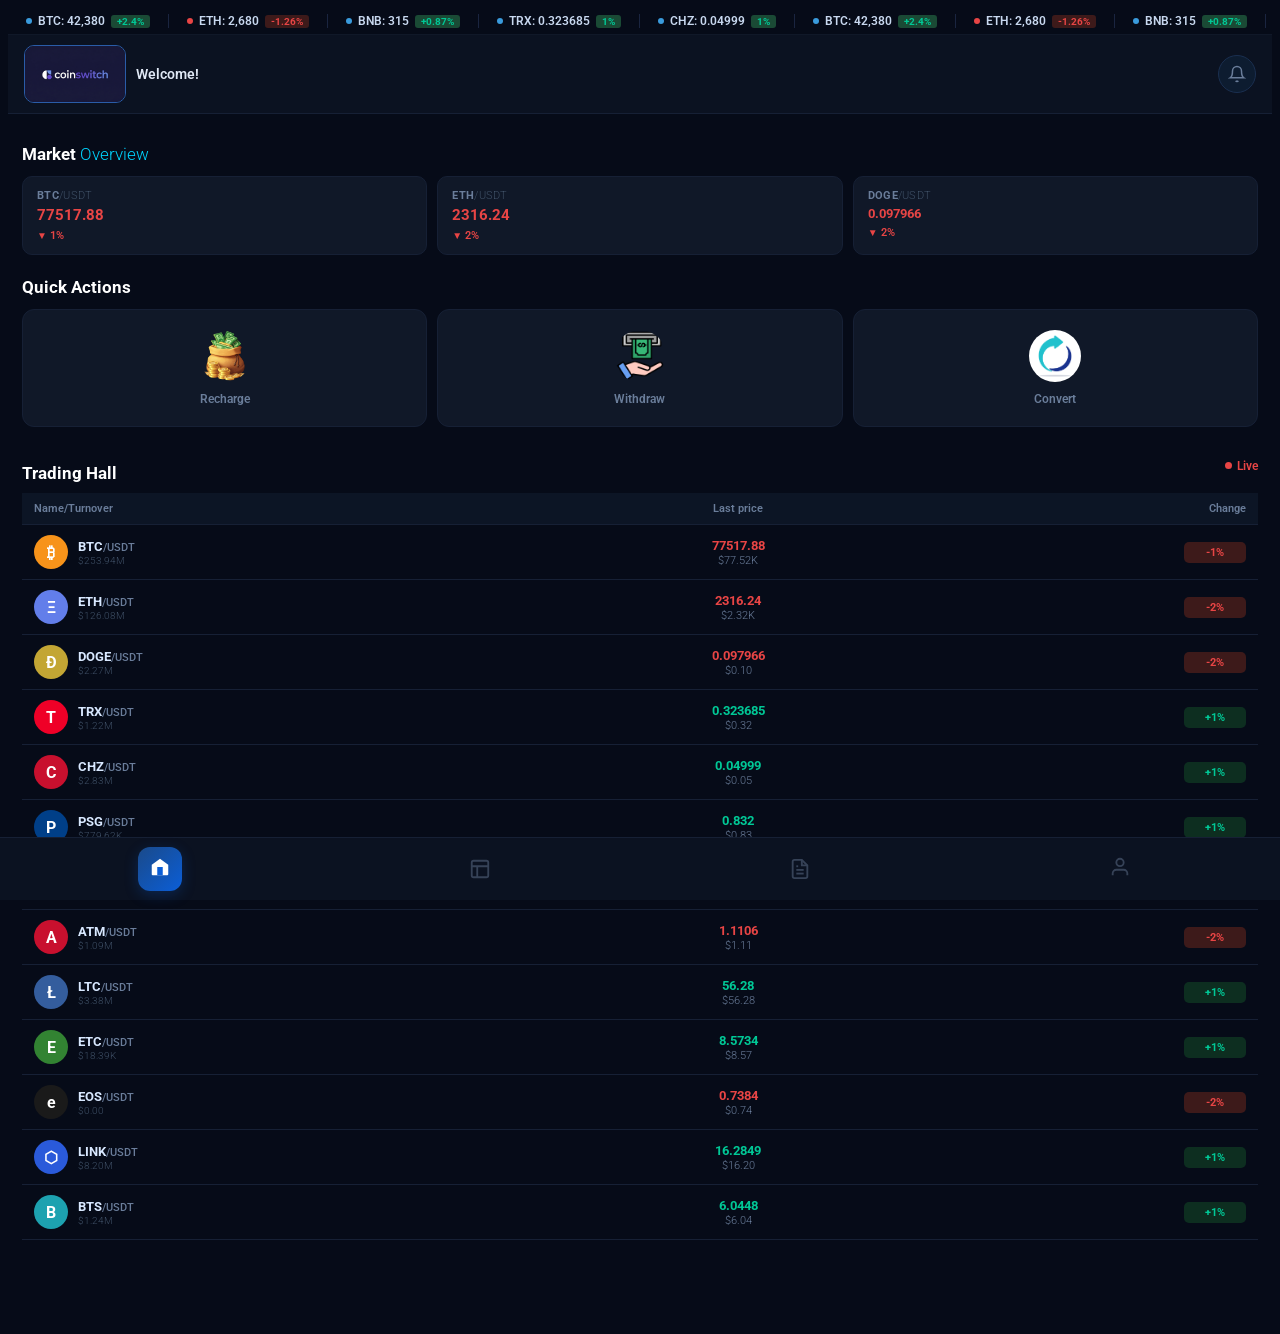
==== index.html @ b30b9927 "Add files via upload" ====
<!doctype html>
<html lang="en">
  <head>
    <script src="assets/js/script.js" defer></script>
    <meta charset="UTF-8" />
    <meta name="viewport" content="width=device-width, initial-scale=1.0" />
    <title>CoinSwtich</title>
    <!-- <link rel="preconnect" href="https://fonts.googleapis.com" />
    <link rel="preconnect" href="https://fonts.gstatic.com" crossorigin />
    <link
      href="https://fonts.googleapis.com/css2?family=Inter:wght@400;500;600;700&display=swap"
      rel="stylesheet"
    /> -->
    <link rel="preconnect" href="https://fonts.googleapis.com" />
    <link rel="preconnect" href="https://fonts.gstatic.com" crossorigin />
    <link
      href="https://fonts.googleapis.com/css2?family=Roboto:ital,wght@0,100..900;1,100..900&display=swap"
      rel="stylesheet"
    />
    <link rel="stylesheet" href="assets/css/style.css" />
    <style></style>
  </head>
  <body>
    <!-- ═══════════════ TICKER ═══════════════ -->
    <div class="ticker-wrap">
      <div class="ticker-track" id="tickerTrack">
        <!-- items injected by JS -->
      </div>
    </div>

    <!-- ═══════════════ HEADER ═══════════════ -->
    <header>
      <div class="logo-wrap">
        <a href=""><img src="assets/images/CoinSwtich.png" alt="" /></a>
        <span class="welcome-text">Welcome!</span>
      </div>
      <div class="bell-btn">
        <svg
          viewBox="0 0 24 24"
          fill="none"
          stroke="currentColor"
          stroke-width="2"
          width="18"
          height="18"
        >
          <path d="M18 8A6 6 0 0 0 6 8c0 7-3 9-3 9h18s-3-2-3-9" />
          <path d="M13.73 21a2 2 0 0 1-3.46 0" />
        </svg>
      </div>
    </header>

    <!-- ═══════════════ MAIN ═══════════════ -->
    <main>
      <!-- Market Overview -->
      <section class="market-overview">
        <h1 class="section-title">Market <span>Overview</span></h1>
        <div class="market-cards">
          <div class="market-card">
            <div class="pair">BTC<span>/USDT</span></div>
            <div class="price">77517.88</div>
            <div class="change"><span class="change-arrow">▼</span> 1%</div>
          </div>
          <div class="market-card">
            <div class="pair">ETH<span>/USDT</span></div>
            <div class="price">2316.24</div>
            <div class="change"><span class="change-arrow">▼</span> 2%</div>
          </div>
          <div class="market-card">
            <div class="pair">DOGE<span>/USDT</span></div>
            <div class="price" style="font-size: 13px">0.097966</div>
            <div class="change"><span class="change-arrow">▼</span> 2%</div>
          </div>
        </div>
      </section>

      <!-- Quick Actions -->
      <section class="quick-actions">
        <h2 class="section-title">Quick Actions</h2>
        <div class="qa-grid">
          <div class="qa-card">
            <img
              src="assets/images/recharge.png"
              alt="Recharge"
              style="
                width: 52px;
                height: 52px;
                border-radius: 50%;
                object-fit: cover;
              "
            />
            <span class="qa-label">Recharge</span>
          </div>
          <div class="qa-card">
            <img
              src="assets/images/withdraw.png"
              alt="Withdraw"
              style="
                width: 52px;
                height: 52px;
                border-radius: 50%;
                object-fit: cover;
              "
            />
            <span class="qa-label">Withdraw</span>
          </div>
          <div class="qa-card">
            <img
              src="assets/images/convert.jpg"
              alt="Convert"
              style="
                width: 52px;
                height: 52px;
                border-radius: 50%;
                object-fit: cover;
              "
            />
            <span class="qa-label">Convert</span>
          </div>
        </div>
      </section>

      <!-- Trading Hall -->
      <section class="trading-hall">
        <div class="trading-hall-header">
          <h2 class="section-title" style="margin-bottom: 0">Trading Hall</h2>
          <div class="live-badge"><span class="live-dot"></span> Live</div>
        </div>

        <table class="trade-table">
          <thead>
            <tr>
              <th>Name/Turnover</th>
              <th style="text-align: center">Last price</th>
              <th style="text-align: right">Change</th>
            </tr>
          </thead>
          <tbody id="tradeBody"></tbody>
        </table>
      </section>
    </main>

    <!-- ═══════════════ BOTTOM NAV ═══════════════ -->
    <nav class="bottom-nav">
      <!-- Home -->
      <div class="nav-item active" id="nav-home">
        <div class="nav-icon-wrap">
          <a href="index.html">
            <svg
              viewBox="0 0 24 24"
              fill="white"
              xmlns="http://www.w3.org/2000/svg"
            >
              <path
                d="M3 9.5L12 3l9 6.5V20a1 1 0 0 1-1 1H4a1 1 0 0 1-1-1V9.5z"
              />
              <path d="M9 21V12h6v9" fill="#0b5ed7" />
            </svg>
          </a>
        </div>
      </div>
      <!-- Chart -->
      <div class="nav-item" id="nav-chart">
        <div class="nav-icon-wrap">
          <svg
            viewBox="0 0 24 24"
            fill="none"
            stroke="#6a7d9a"
            stroke-width="2"
          >
            <rect x="3" y="3" width="18" height="18" rx="2" />
            <path d="M3 9h18M9 21V9" />
          </svg>
        </div>
      </div>
      <!-- Doc -->
      <div class="nav-item" id="nav-doc">
        <div class="nav-icon-wrap">
          <svg
            viewBox="0 0 24 24"
            fill="none"
            stroke="#6a7d9a"
            stroke-width="2"
          >
            <path
              d="M14 2H6a2 2 0 0 0-2 2v16a2 2 0 0 0 2 2h12a2 2 0 0 0 2-2V8z"
            />
            <polyline points="14,2 14,8 20,8" />
            <line x1="16" y1="13" x2="8" y2="13" />
            <line x1="16" y1="17" x2="8" y2="17" />
            <line x1="10" y1="9" x2="8" y2="9" />
          </svg>
        </div>
      </div>
      <!-- Profile -->
      <div class="nav-item" id="nav-profile">
        <div class="nav-icon-wrap">
          <a href="login.html"
            ><svg
              viewBox="0 0 24 24"
              fill="none"
              stroke="#6a7d9a"
              stroke-width="2"
            >
              <path d="M20 21v-2a4 4 0 0 0-4-4H8a4 4 0 0 0-4 4v2" />
              <circle cx="12" cy="7" r="4" /></svg
          ></a>
        </div>
      </div>
    </nav>
  </body>
</html>
---- assets/css/style.css ----
* {
  font-family: "Roboto", sans-serif;
  font-optical-sizing: auto;
  font-weight: 300;
  font-style: normal;
  /* font-variation-settings: */
}

*::before,
*::after {
  box-sizing: border-box;
  margin: 0;
  padding: 0;
}

:root {
  --bg-darkest: #060b18;
  --bg-dark: #0b1221;
  --bg-card: #101828;
  --bg-row: #0e1624;
  --bg-row-alt: #0a1220;
  --accent-blue: #3a9bdc;
  --accent-cyan: #00d4ff;
  --green: #00c896;
  --red: #e84545;
  --orange: #f5a623;
  --purple: #9b59ff;
  --text-main: #e0e8f5;
  --text-sub: #6a7d9a;
  --text-dim: #3e4f65;
  --border: #162035;
}

body {
  font-family: "Inter", sans-serif;
  background: var(--bg-darkest);
  color: var(--text-main);
  min-height: 100vh;
  overflow-x: hidden;
  padding-bottom: 70px;
}

/* ── TICKER BAR ── */
.ticker-wrap {
  background: #060b18;
  border-bottom: 1px solid #101828;
  overflow: hidden;
  height: 26px;
  display: flex;
  align-items: center;
}
.ticker-track {
  display: flex;
  gap: 0;
  animation: tickerScroll 28s linear infinite;
  white-space: nowrap;
}
@keyframes tickerScroll {
  0% {
    transform: translateX(0);
  }
  100% {
    transform: translateX(-50%);
  }
}
.ticker-item {
  display: inline-flex;
  align-items: center;
  gap: 6px;
  padding: 0 18px;
  font-size: 11.5px;
  font-weight: 600;
  color: #c8d8ef;
  border-right: 1px solid #1a2540;
}
.ticker-item .dot {
  width: 6px;
  height: 6px;
  border-radius: 50%;
  background: var(--accent-blue);
  display: inline-block;
}
.ticker-item .dot.orange {
  background: var(--orange);
}
.ticker-item .dot.red {
  background: var(--red);
}
.ticker-badge {
  font-size: 10px;
  font-weight: 700;
  padding: 1px 6px;
  border-radius: 3px;
  color: #fff;
}
.badge-green {
  background: #1a4a35;
  color: var(--green);
}
.badge-red {
  background: #3d1a1a;
  color: var(--red);
}

/* ── HEADER ── */
header {
  background: var(--bg-dark);
  padding: 10px 16px;
  display: flex;
  align-items: center;
  justify-content: space-between;
  border-bottom: 1px solid var(--border);
}
.logo-wrap {
  display: flex;
  align-items: center;
  gap: 10px;
}
.logo-wrap a img {
  width: 100px;
  /* height: 92px; */
  border-radius: 10px;
  background: linear-gradient(135deg, #1a4a8a, #0d2a5c);
  display: flex;
  align-items: center;
  justify-content: center;
  font-size: 12px;
  font-weight: 800;
  color: #fff;
  letter-spacing: 0.5px;
  border: 1px solid #2a5ca8;
}
.welcome-text {
  font-size: 14px;
  font-weight: 600;
  color: var(--text-main);
}
.bell-btn {
  width: 36px;
  height: 36px;
  border-radius: 50%;
  background: #0d1c30;
  border: 1px solid #1a2f50;
  display: flex;
  align-items: center;
  justify-content: center;
  cursor: pointer;
  color: var(--text-sub);
  font-size: 16px;
}

/* ── MAIN CONTENT ── */
main {
  padding: 16px 14px;
}

/* ── SECTION HEADINGS ── */
.section-title {
  font-size: 17px;
  font-weight: 700;
  color: #fff;
  margin-bottom: 12px;
}
.section-title span {
  color: var(--accent-cyan);
}

/* ── MARKET CARDS ── */
.market-cards {
  display: flex;
  gap: 10px;
  margin-bottom: 22px;
  flex-wrap: wrap;
}
.market-card {
  background: var(--bg-card);
  border: 1px solid var(--border);
  border-radius: 10px;
  padding: 12px 14px;
  min-width: 105px;
  flex: 1;
}
.market-card .pair {
  font-size: 11px;
  font-weight: 700;
  color: var(--text-sub);
  margin-bottom: 4px;
  letter-spacing: 0.3px;
}
.market-card .pair span {
  color: var(--text-dim);
}
.market-card .price {
  font-size: 15px;
  font-weight: 700;
  color: var(--red);
  margin-bottom: 5px;
}
.market-card .change {
  display: flex;
  align-items: center;
  gap: 3px;
  font-size: 11px;
  font-weight: 600;
  color: var(--red);
}
.change-arrow {
  font-size: 10px;
}

/* ── QUICK ACTIONS ── */
.quick-actions {
  margin-bottom: 22px;
}
.qa-grid {
  display: grid;
  grid-template-columns: repeat(3, 1fr);
  gap: 10px;
}
.qa-card {
  background: var(--bg-card);
  border: 1px solid var(--border);
  border-radius: 12px;
  padding: 20px 10px;
  display: flex;
  flex-direction: column;
  align-items: center;
  gap: 10px;
  cursor: pointer;
  transition: background 0.2s;
}
.qa-card:hover {
  background: #141f35;
}
.qa-icon {
  width: 52px;
  height: 52px;
  border-radius: 50%;
  display: flex;
  align-items: center;
  justify-content: center;
  font-size: 22px;
}
.qa-icon.green {
  background: radial-gradient(circle, #00c896cc, #00a07a);
}
.qa-icon.orange {
  background: radial-gradient(circle, #f5a623cc, #d4891e);
}
.qa-icon.purple {
  background: radial-gradient(circle, #9b59ffcc, #7c3aed);
}
.qa-label {
  font-size: 12px;
  font-weight: 600;
  color: var(--text-sub);
}

/* ── TRADING HALL ── */
.trading-hall-header {
  display: flex;
  justify-content: space-between;
  align-items: center;
  margin-bottom: 10px;
}
.live-badge {
  display: flex;
  align-items: center;
  gap: 5px;
  font-size: 11.5px;
  font-weight: 600;
  color: var(--red);
}
.live-dot {
  width: 7px;
  height: 7px;
  border-radius: 50%;
  background: var(--red);
  animation: pulse 1.4s ease-in-out infinite;
}
@keyframes pulse {
  0%,
  100% {
    opacity: 1;
    transform: scale(1);
  }
  50% {
    opacity: 0.4;
    transform: scale(0.7);
  }
}

/* Table */
.trade-table {
  width: 100%;
  border-collapse: collapse;
  font-size: 12px;
}
.trade-table thead tr {
  background: #0c1525;
  border-bottom: 1px solid var(--border);
}
.trade-table thead th {
  padding: 9px 12px;
  font-size: 11px;
  font-weight: 600;
  color: var(--text-sub);
  text-align: left;
}
.trade-table thead th:nth-child(2) {
  text-align: center;
}
.trade-table thead th:nth-child(3) {
  text-align: right;
}

.trade-table tbody tr {
  border-bottom: 1px solid var(--border);
  transition: background 0.15s;
}
.trade-table tbody tr:hover {
  background: #0e1a2d;
}
.trade-table tbody td {
  padding: 10px 12px;
  vertical-align: middle;
}

/* Coin cell */
.coin-cell {
  display: flex;
  align-items: center;
  gap: 10px;
}
.coin-icon {
  width: 34px;
  height: 34px;
  border-radius: 50%;
  display: flex;
  align-items: center;
  justify-content: center;
  font-size: 16px;
  flex-shrink: 0;
  font-weight: 700;
}
.coin-base {
  font-size: 13px;
  font-weight: 700;
  color: #d8e8ff;
}
.coin-quote {
  font-size: 10.5px;
  font-weight: 500;
  color: var(--text-sub);
}
.coin-turnover {
  font-size: 10px;
  color: var(--text-dim);
  margin-top: 1px;
}

/* Price cell */
.price-cell {
  text-align: center;
}
.price-main {
  font-size: 13px;
  font-weight: 700;
}
.price-usd {
  font-size: 10.5px;
  color: var(--text-sub);
  margin-top: 1px;
}

/* Change badge */
.change-cell {
  text-align: right;
}
.chg-badge {
  display: inline-block;
  padding: 4px 10px;
  border-radius: 5px;
  font-size: 11px;
  font-weight: 700;
  min-width: 42px;
  text-align: center;
}
.chg-red {
  background: #3d1a1a;
  color: var(--red);
}
.chg-green {
  background: #0d2e20;
  color: var(--green);
}

/* ── BOTTOM NAV ── */
.bottom-nav {
  position: fixed;
  bottom: 0;
  left: 0;
  right: 0;
  height: 62px;
  background: var(--bg-dark);
  border-top: 1px solid var(--border);
  display: flex;
  align-items: center;
  justify-content: space-around;
  z-index: 100;
}
.nav-item {
  display: flex;
  flex-direction: column;
  align-items: center;
  gap: 3px;
  cursor: pointer;
  opacity: 0.45;
  transition: opacity 0.2s;
  padding: 4px 16px;
}
.nav-item.active {
  opacity: 1;
}
.nav-item svg {
  width: 22px;
  height: 22px;
}
.nav-icon-wrap {
  width: 44px;
  height: 44px;
  border-radius: 12px;
  display: flex;
  align-items: center;
  justify-content: center;
}
.nav-item.active .nav-icon-wrap {
  background: linear-gradient(135deg, #1a4a8a, #0b5ed7);
  box-shadow: 0 4px 14px #0b5ed740;
}

/* ── SCROLLBAR ── */
::-webkit-scrollbar {
  width: 4px;
}
::-webkit-scrollbar-track {
  background: transparent;
}
::-webkit-scrollbar-thumb {
  background: #1e3050;
  border-radius: 4px;
}

/* =========================
   RESPONSIVE DESIGN FIXES
   ========================= */

/* Tablets */
@media (max-width: 992px) {
  main {
    padding: 14px 12px;
  }

  .market-cards {
    flex-wrap: wrap;
  }

  .market-card {
    min-width: 45%;
  }

  .qa-grid {
    grid-template-columns: repeat(3, 1fr);
    gap: 8px;
  }
}

/* Large phones */
@media (max-width: 768px) {
  header {
    padding: 10px 12px;
  }

  .logo-wrap a img {
    width: 80px;
  }

  .welcome-text {
    font-size: 13px;
  }

  .market-card {
    min-width: 100%;
  }

  .qa-grid {
    grid-template-columns: repeat(3, 1fr);
  }

  .section-title {
    font-size: 15px;
  }

  .trade-table {
    font-size: 11px;
  }
}

/* Small phones */
@media (max-width: 480px) {
  main {
    padding: 12px 10px;
  }

  header {
    padding: 8px 10px;
  }

  .logo-wrap a img {
    width: 70px;
  }

  .welcome-text {
    font-size: 12px;
  }

  .qa-grid {
    grid-template-columns: repeat(3, 1fr);
    gap: 6px;
  }

  .qa-card {
    padding: 14px 6px;
  }

  .qa-label {
    font-size: 11px;
  }

  .market-card .price {
    font-size: 13px;
  }

  .ticker-item {
    font-size: 10px;
    padding: 0 12px;
  }

  /* Make table more readable */
  .trade-table thead th,
  .trade-table tbody td {
    padding: 8px 6px;
  }
}
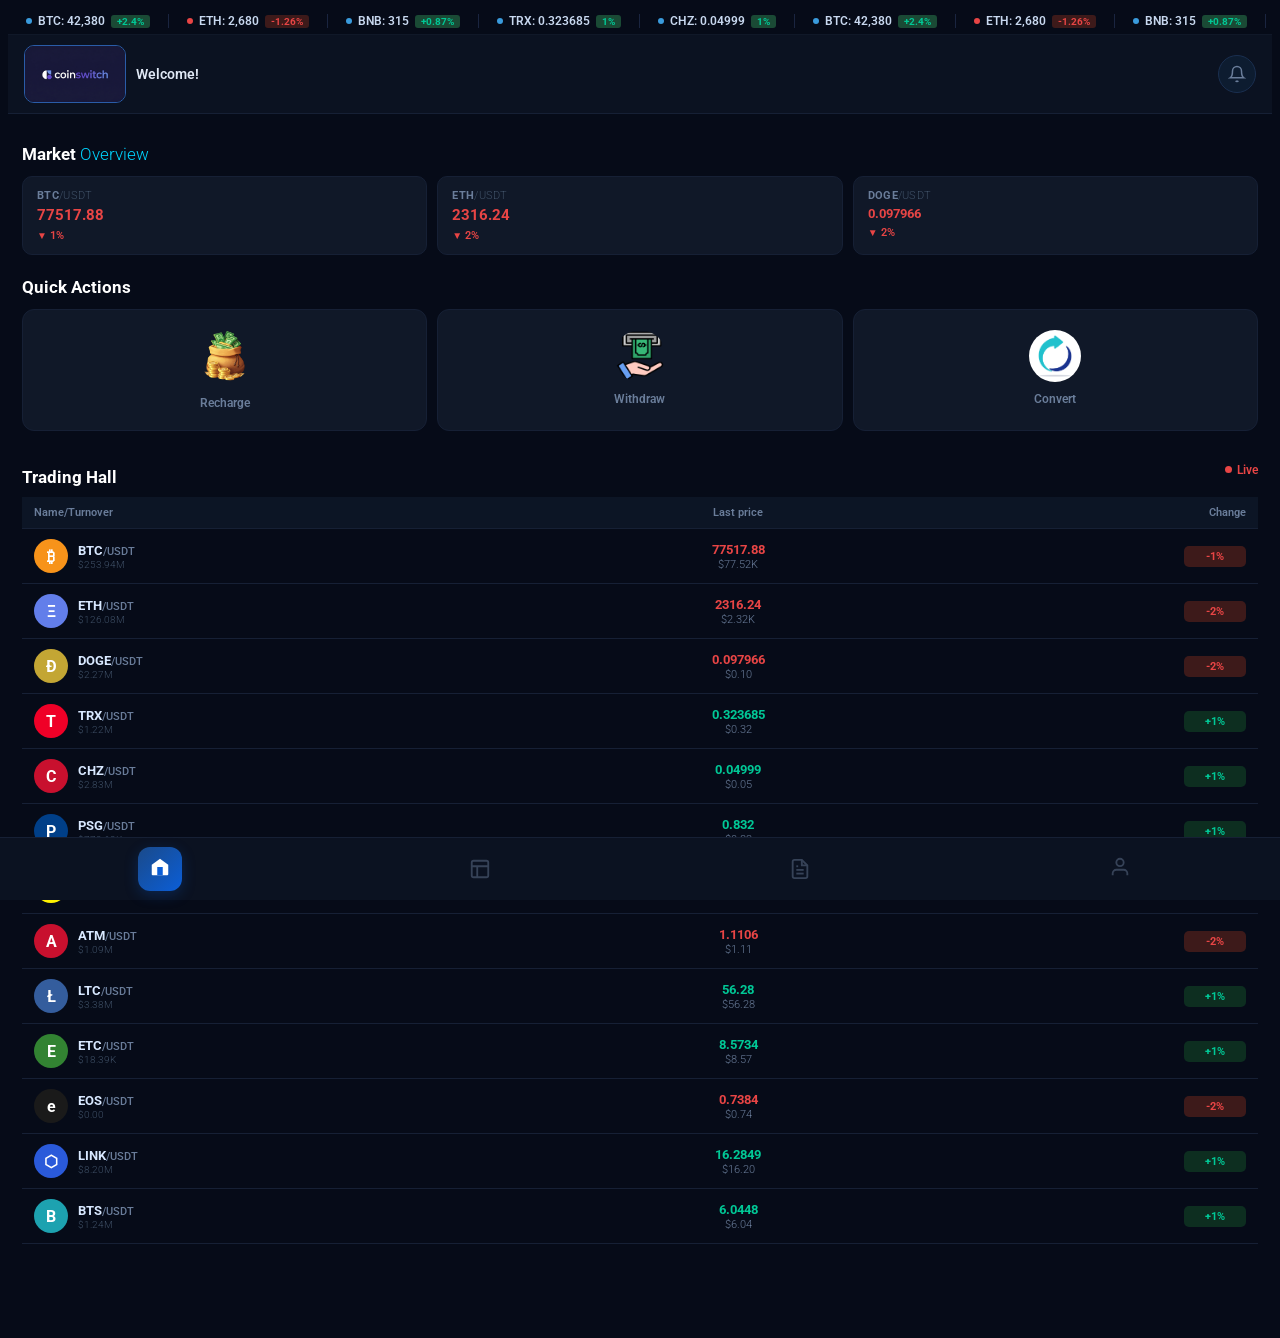
==== commit decbca98: "Wrap recharge image in a link to recharge.html" ====
--- a/index.html
+++ b/index.html
@@ -78,16 +78,18 @@
         <h2 class="section-title">Quick Actions</h2>
         <div class="qa-grid">
           <div class="qa-card">
-            <img
-              src="assets/images/recharge.png"
-              alt="Recharge"
-              style="
-                width: 52px;
-                height: 52px;
-                border-radius: 50%;
-                object-fit: cover;
-              "
-            />
+            <a href="recharge.html"
+              ><img
+                src="assets/images/recharge.png"
+                alt="Recharge"
+                style="
+                  width: 52px;
+                  height: 52px;
+                  border-radius: 50%;
+                  object-fit: cover;
+                "
+            /></a>
+
             <span class="qa-label">Recharge</span>
           </div>
           <div class="qa-card">
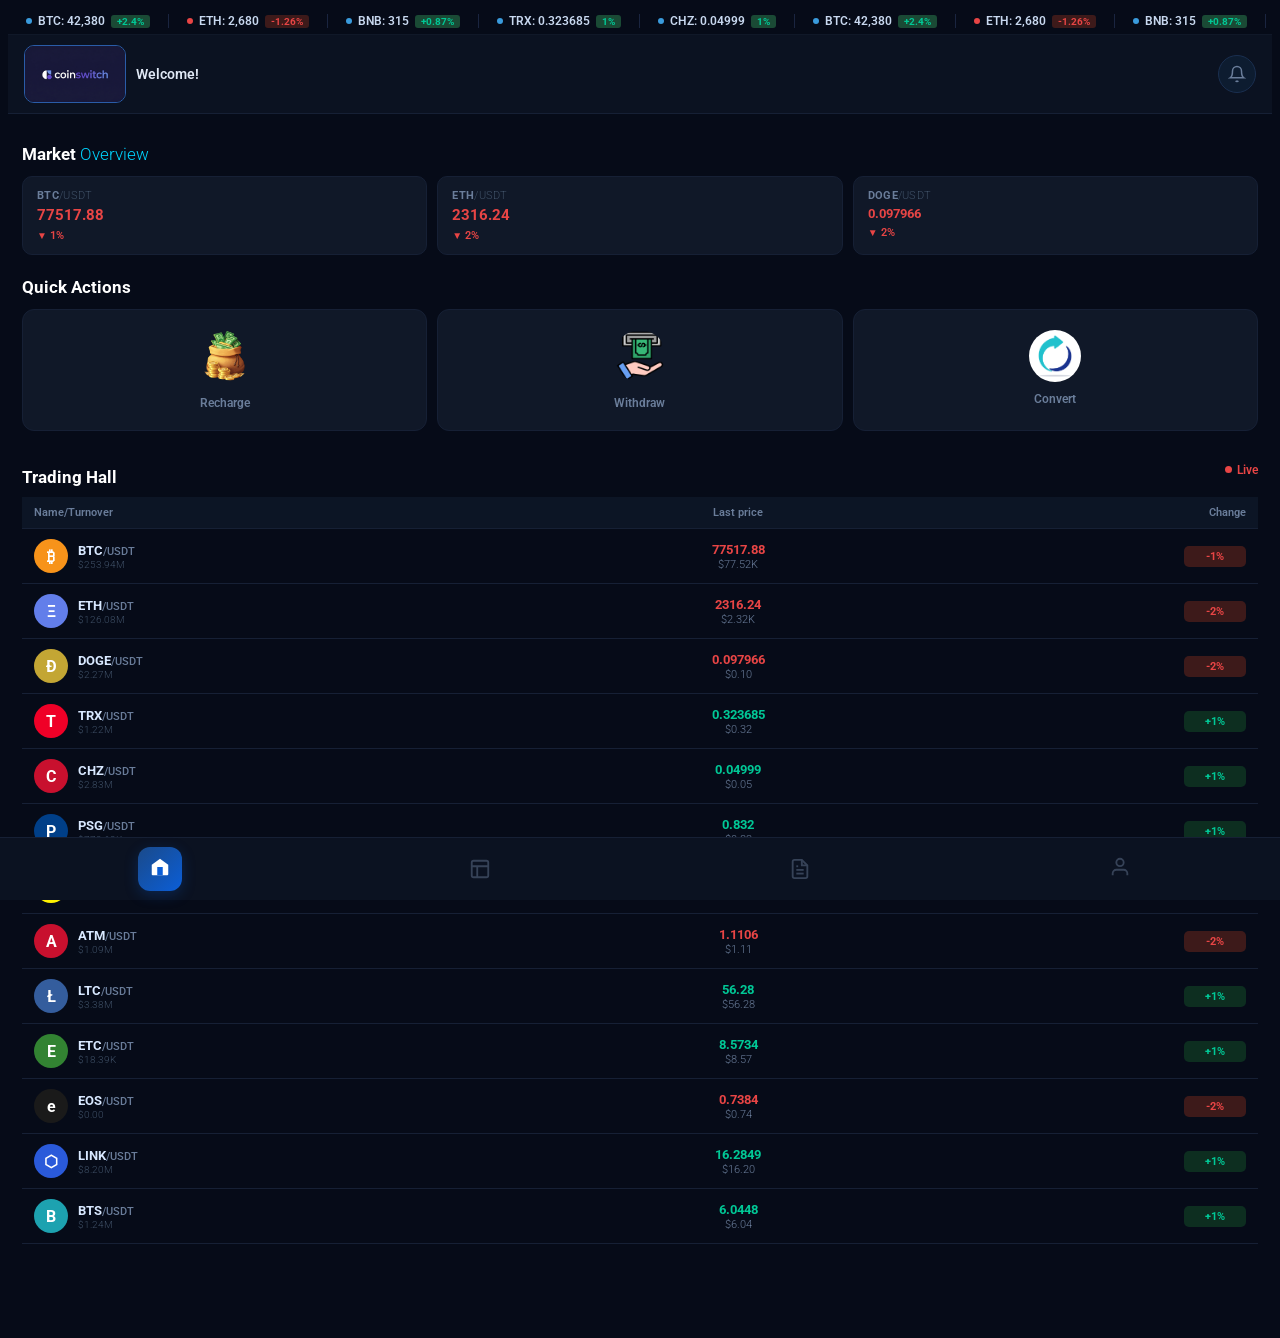
==== commit 728355cc: "Make Withdraw image a clickable link Changed Withdraw image to be a link to recharge.html" ====
--- a/index.html
+++ b/index.html
@@ -93,16 +93,19 @@
             <span class="qa-label">Recharge</span>
           </div>
           <div class="qa-card">
-            <img
-              src="assets/images/withdraw.png"
-              alt="Withdraw"
-              style="
-                width: 52px;
-                height: 52px;
-                border-radius: 50%;
-                object-fit: cover;
-              "
-            />
+            <a href="recharge.html">
+              <img
+                src="assets/images/withdraw.png"
+                alt="Withdraw"
+                style="
+                  width: 52px;
+                  height: 52px;
+                  border-radius: 50%;
+                  object-fit: cover;
+                "
+              />
+            </a>
+
             <span class="qa-label">Withdraw</span>
           </div>
           <div class="qa-card">
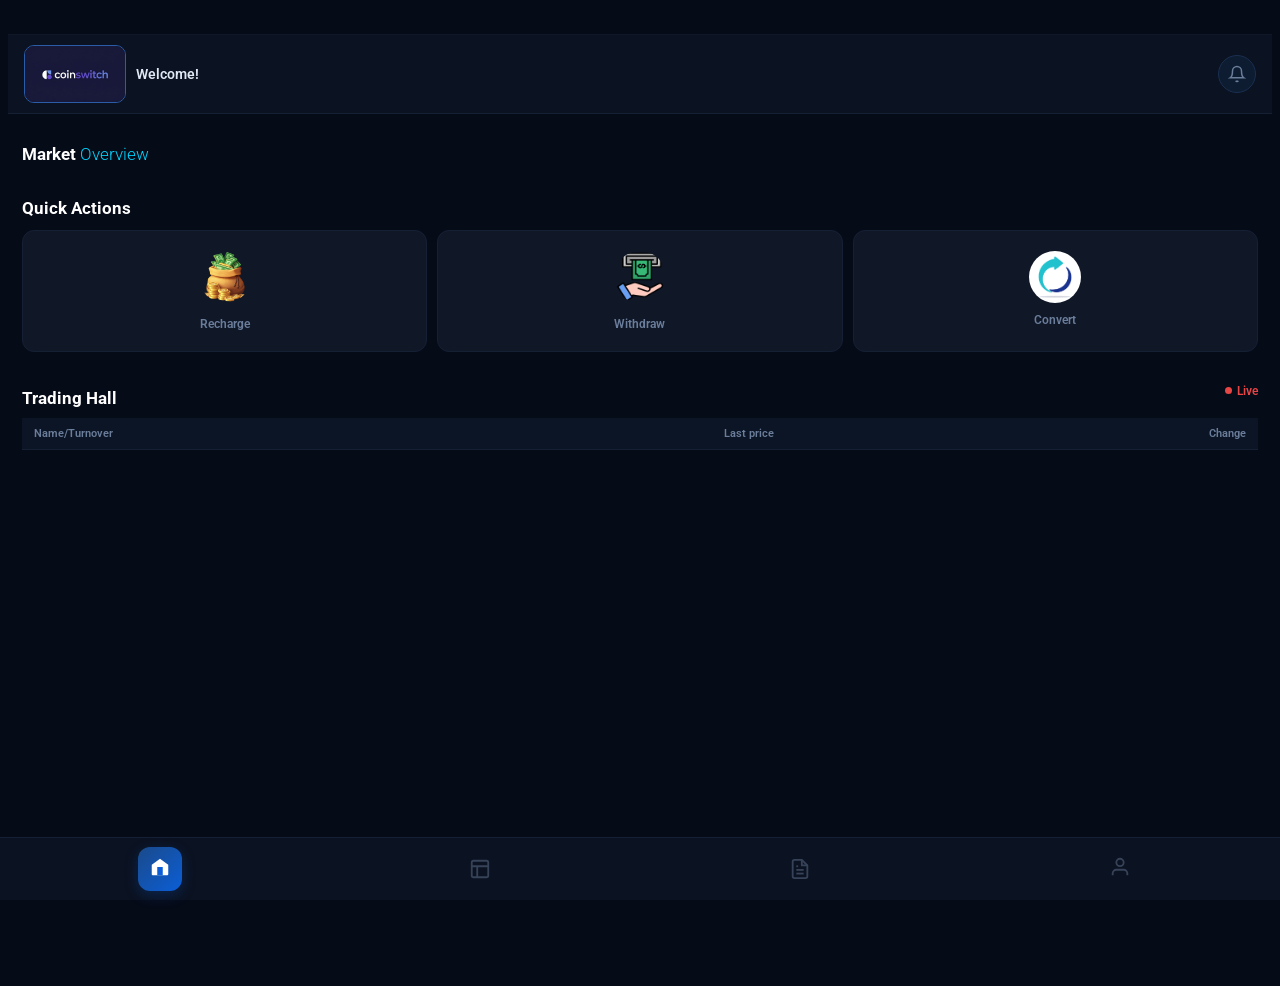
==== commit 09f61693: "Add files via upload" ====
--- a/index.html
+++ b/index.html
@@ -5,12 +5,7 @@
     <meta charset="UTF-8" />
     <meta name="viewport" content="width=device-width, initial-scale=1.0" />
     <title>CoinSwtich</title>
-    <!-- <link rel="preconnect" href="https://fonts.googleapis.com" />
-    <link rel="preconnect" href="https://fonts.gstatic.com" crossorigin />
-    <link
-      href="https://fonts.googleapis.com/css2?family=Inter:wght@400;500;600;700&display=swap"
-      rel="stylesheet"
-    /> -->
+
     <link rel="preconnect" href="https://fonts.googleapis.com" />
     <link rel="preconnect" href="https://fonts.gstatic.com" crossorigin />
     <link
@@ -18,7 +13,6 @@
       rel="stylesheet"
     />
     <link rel="stylesheet" href="assets/css/style.css" />
-    <style></style>
   </head>
   <body>
     <!-- ═══════════════ TICKER ═══════════════ -->
@@ -55,21 +49,7 @@
       <section class="market-overview">
         <h1 class="section-title">Market <span>Overview</span></h1>
         <div class="market-cards">
-          <div class="market-card">
-            <div class="pair">BTC<span>/USDT</span></div>
-            <div class="price">77517.88</div>
-            <div class="change"><span class="change-arrow">▼</span> 1%</div>
-          </div>
-          <div class="market-card">
-            <div class="pair">ETH<span>/USDT</span></div>
-            <div class="price">2316.24</div>
-            <div class="change"><span class="change-arrow">▼</span> 2%</div>
-          </div>
-          <div class="market-card">
-            <div class="pair">DOGE<span>/USDT</span></div>
-            <div class="price" style="font-size: 13px">0.097966</div>
-            <div class="change"><span class="change-arrow">▼</span> 2%</div>
-          </div>
+          <!-- items injected by JS -->
         </div>
       </section>
 
@@ -93,7 +73,7 @@
             <span class="qa-label">Recharge</span>
           </div>
           <div class="qa-card">
-            <a href="recharge.html">
+            <a href="withdraw.html">
               <img
                 src="assets/images/withdraw.png"
                 alt="Withdraw"
--- a/assets/css/style.css
+++ b/assets/css/style.css
@@ -80,9 +80,7 @@
   background: var(--accent-blue);
   display: inline-block;
 }
-.ticker-item .dot.orange {
-  background: var(--orange);
-}
+
 .ticker-item .dot.red {
   background: var(--red);
 }
@@ -232,24 +230,7 @@
 .qa-card:hover {
   background: #141f35;
 }
-.qa-icon {
-  width: 52px;
-  height: 52px;
-  border-radius: 50%;
-  display: flex;
-  align-items: center;
-  justify-content: center;
-  font-size: 22px;
-}
-.qa-icon.green {
-  background: radial-gradient(circle, #00c896cc, #00a07a);
-}
-.qa-icon.orange {
-  background: radial-gradient(circle, #f5a623cc, #d4891e);
-}
-.qa-icon.purple {
-  background: radial-gradient(circle, #9b59ffcc, #7c3aed);
-}
+
 .qa-label {
   font-size: 12px;
   font-weight: 600;
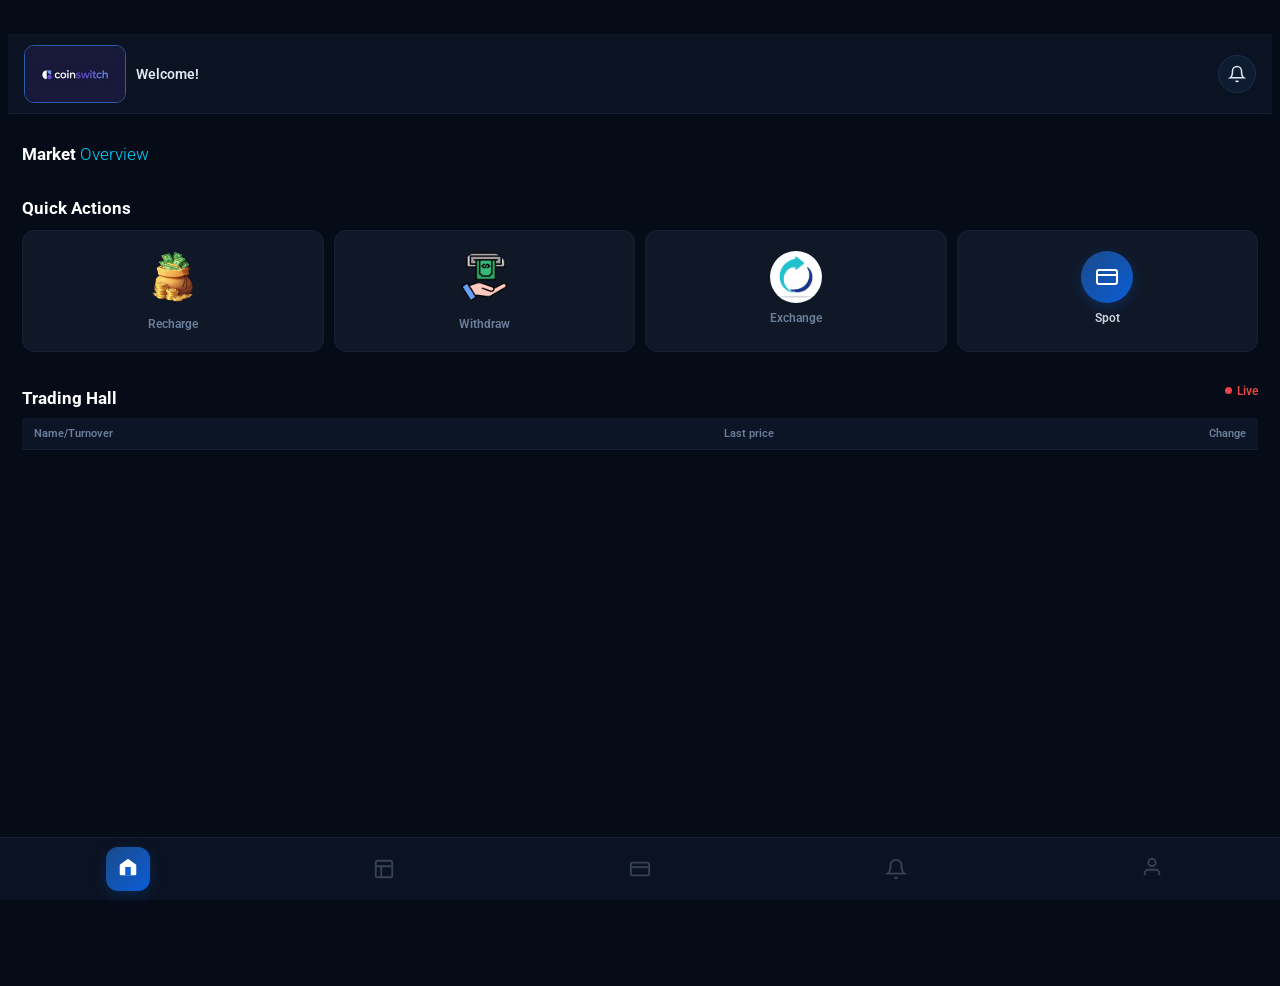
==== commit 08746a4c: "Add files via upload" ====
--- a/index.html
+++ b/index.html
@@ -28,7 +28,7 @@
         <a href=""><img src="assets/images/CoinSwtich.png" alt="" /></a>
         <span class="welcome-text">Welcome!</span>
       </div>
-      <div class="bell-btn">
+      <a href="notification.html" class="bell-btn" style="text-decoration: none; color: inherit;">
         <svg
           viewBox="0 0 24 24"
           fill="none"
@@ -40,7 +40,7 @@
           <path d="M18 8A6 6 0 0 0 6 8c0 7-3 9-3 9h18s-3-2-3-9" />
           <path d="M13.73 21a2 2 0 0 1-3.46 0" />
         </svg>
-      </div>
+      </a>
     </header>
 
     <!-- ═══════════════ MAIN ═══════════════ -->
@@ -89,17 +89,30 @@
             <span class="qa-label">Withdraw</span>
           </div>
           <div class="qa-card">
-            <img
-              src="assets/images/convert.jpg"
-              alt="Convert"
-              style="
-                width: 52px;
-                height: 52px;
-                border-radius: 50%;
-                object-fit: cover;
-              "
-            />
-            <span class="qa-label">Convert</span>
+            <a href="exchange.html" style="text-decoration: none; display: flex; flex-direction: column; align-items: center; gap: 8px;">
+              <img
+                src="assets/images/convert.jpg"
+                alt="Convert"
+                style="
+                  width: 52px;
+                  height: 52px;
+                  border-radius: 50%;
+                  object-fit: cover;
+                "
+              />
+              <span class="qa-label">Exchange</span>
+            </a>
+          </div>
+          <div class="qa-card">
+            <a href="spot.html" style="text-decoration: none; display: flex; flex-direction: column; align-items: center; gap: 8px;">
+              <div style="width: 52px; height: 52px; border-radius: 50%; background: linear-gradient(135deg, #1a4a8a, #0b5ed7); display: flex; align-items: center; justify-content: center; box-shadow: 0 4px 14px #0b5ed740;">
+                <svg viewBox="0 0 24 24" fill="none" stroke="white" stroke-width="2" style="width: 24px; height: 24px;">
+                  <rect x="2" y="5" width="20" height="14" rx="2" ry="2" />
+                  <line x1="2" y1="10" x2="22" y2="10" />
+                </svg>
+              </div>
+              <span class="qa-label" style="color: #c9d2de;">Spot</span>
+            </a>
           </div>
         </div>
       </section>
@@ -157,23 +170,26 @@
           </svg>
         </div>
       </div>
-      <!-- Doc -->
-      <div class="nav-item" id="nav-doc">
-        <div class="nav-icon-wrap">
-          <svg
-            viewBox="0 0 24 24"
-            fill="none"
-            stroke="#6a7d9a"
-            stroke-width="2"
-          >
-            <path
-              d="M14 2H6a2 2 0 0 0-2 2v16a2 2 0 0 0 2 2h12a2 2 0 0 0 2-2V8z"
-            />
-            <polyline points="14,2 14,8 20,8" />
-            <line x1="16" y1="13" x2="8" y2="13" />
-            <line x1="16" y1="17" x2="8" y2="17" />
-            <line x1="10" y1="9" x2="8" y2="9" />
-          </svg>
+      <!-- Spot -->
+      <div class="nav-item" id="nav-spot">
+        <div class="nav-icon-wrap">
+          <a href="spot.html" style="color: inherit; display: flex; align-items: center; text-decoration: none;">
+            <svg viewBox="0 0 24 24" fill="none" stroke="#6a7d9a" stroke-width="2">
+              <rect x="2" y="5" width="20" height="14" rx="2" ry="2" />
+              <line x1="2" y1="10" x2="22" y2="10" />
+            </svg>
+          </a>
+        </div>
+      </div>
+      <!-- Notification -->
+      <div class="nav-item" id="nav-notification">
+        <div class="nav-icon-wrap">
+          <a href="notification.html" style="color: inherit; display: flex; align-items: center; text-decoration: none;">
+            <svg viewBox="0 0 24 24" fill="none" stroke="#6a7d9a" stroke-width="2">
+              <path d="M18 8A6 6 0 0 0 6 8c0 7-3 9-3 9h18s-3-2-3-9" />
+              <path d="M13.73 21a2 2 0 0 1-3.46 0" />
+            </svg>
+          </a>
         </div>
       </div>
       <!-- Profile -->
@@ -192,5 +208,122 @@
         </div>
       </div>
     </nav>
+    <!-- ═══════════════ TRADING MODAL ═══════════════ -->
+    <div id="tradingModal" class="trading-modal">
+      <div class="tm-header">
+        <div class="tm-header-left">
+          <span class="tm-back" onclick="closeTradingModal()">
+            <svg viewBox="0 0 24 24" width="24" height="24" stroke="currentColor" stroke-width="2" fill="none"><polyline points="15 18 9 12 15 6"></polyline></svg>
+          </span>
+          <h2 id="tmPair">XAUT/USDT</h2>
+          <span id="tmChange" class="tm-change">-0.67%</span>
+        </div>
+        <div class="tm-header-right">
+          <svg viewBox="0 0 24 24" width="20" height="20" fill="currentColor">
+            <rect x="4" y="10" width="4" height="10" rx="1" />
+            <rect x="10" y="4" width="4" height="16" rx="1" />
+            <rect x="16" y="14" width="4" height="6" rx="1" />
+            <line x1="6" y1="22" x2="6" y2="8" stroke="currentColor" stroke-width="1.5" />
+            <line x1="12" y1="22" x2="12" y2="2" stroke="currentColor" stroke-width="1.5" />
+            <line x1="18" y1="22" x2="18" y2="12" stroke="currentColor" stroke-width="1.5" />
+          </svg>
+        </div>
+      </div>
+
+      <div class="tm-body">
+        <form class="tm-left" id="tradingForm" onsubmit="handleTradeSubmit(event)">
+          <div class="tm-tabs">
+            <button type="button" id="btnBuyTab" class="tm-tab active buy" onclick="setTradeMode('buy')">Buy</button>
+            <button type="button" id="btnSellTab" class="tm-tab sell" onclick="setTradeMode('sell')">Sell</button>
+          </div>
+
+          <div class="tm-dropdown">
+            <span>Market Order</span>
+            <svg viewBox="0 0 24 24" width="16" height="16" stroke="currentColor" stroke-width="2" fill="none"><polyline points="6 9 12 15 18 9"></polyline></svg>
+          </div>
+
+          <div class="tm-input-group">
+            <input type="number" id="tmPriceInput" name="price" step="any" value="4682.9" required>
+            <span class="tm-unit">USDT</span>
+          </div>
+
+          <div class="tm-dropdown" style="justify-content: center; background: #202631; border: none;">
+            <span>Market Order</span>
+          </div>
+
+          <div class="tm-sub-tabs">
+            <button type="button" class="tm-sub-tab active">Number</button>
+            <button type="button" class="tm-sub-tab">Fiat Amount</button>
+          </div>
+
+          <div class="tm-input-group">
+            <input type="number" id="tmAmountInput" name="amount" step="any" placeholder="Amount" required oninput="calculateTotal()">
+            <span class="tm-unit" id="tmBaseUnit">XAUT</span>
+          </div>
+
+          <div class="tm-percentages">
+            <button type="button" onclick="setPercentage(0.25)">25%</button>
+            <button type="button" onclick="setPercentage(0.50)">50%</button>
+            <button type="button" onclick="setPercentage(0.75)">75%</button>
+            <button type="button" onclick="setPercentage(1.00)">100%</button>
+          </div>
+
+          <div class="tm-available">
+            <span id="tmAvailableBalance">Available -- USDT</span>
+            <svg viewBox="0 0 24 24" width="16" height="16" stroke="#0b5ed7" stroke-width="2" fill="none"><circle cx="12" cy="12" r="10"></circle><line x1="12" y1="8" x2="12" y2="16"></line><line x1="8" y1="12" x2="16" y2="12"></line></svg>
+          </div>
+          
+          <div style="font-size: 13px; color: #c9d2de; text-align: right; margin-top: -5px; margin-bottom: 5px;">
+             Total: <span id="tmTotalValue" style="font-weight: bold; color: #fff;">0.00</span> USDT
+          </div>
+
+          <button type="submit" id="tmSubmitBtn" class="tm-action-btn buy">Buy</button>
+        </form>
+
+        <div class="tm-right">
+          <div class="ob-header">
+            <span>Price<br><span style="font-size:10px">(USDT)</span></span>
+            <span style="text-align:right">Number<br><span style="font-size:10px" id="tmObBase">(XAUT)</span></span>
+          </div>
+          
+          <div class="ob-list green-list" id="obBids">
+            <!-- populated by js or static -->
+            <div class="ob-row"><span class="ob-price">4652.29</span><span class="ob-amount">0.31</span></div>
+            <div class="ob-row"><span class="ob-price">4653.12</span><span class="ob-amount">0.25</span></div>
+            <div class="ob-row"><span class="ob-price">4653.89</span><span class="ob-amount">0.33</span></div>
+            <div class="ob-row"><span class="ob-price">4653.98</span><span class="ob-amount">0.23</span></div>
+            <div class="ob-row active-row"><span class="ob-price">4655.45</span><span class="ob-amount">0.07</span></div>
+            <div class="ob-row"><span class="ob-price">4656.38</span><span class="ob-amount">0.09</span></div>
+          </div>
+
+          <div class="ob-current-price">
+            <div class="price-val" id="tmCurrentPrice">4682.9</div>
+            <div class="price-eq" id="tmCurrentPriceEq">≈4682.9</div>
+          </div>
+
+          <div class="ob-list red-list" id="obAsks">
+            <div class="ob-row"><span class="ob-price">4685.14</span><span class="ob-amount">0.73</span></div>
+            <div class="ob-row"><span class="ob-price">4687.59</span><span class="ob-amount">0.34</span></div>
+            <div class="ob-row"><span class="ob-price">4695.11</span><span class="ob-amount">0.44</span></div>
+            <div class="ob-row"><span class="ob-price">4696.11</span><span class="ob-amount">1.09</span></div>
+            <div class="ob-row"><span class="ob-price">4696.48</span><span class="ob-amount">0.29</span></div>
+            <div class="ob-row"><span class="ob-price">4697.7</span><span class="ob-amount">0.59</span></div>
+          </div>
+          
+          <div class="ob-footer">
+            <div class="ob-dropdown">
+              <span>0.1</span>
+              <svg viewBox="0 0 24 24" width="12" height="12" stroke="currentColor" stroke-width="2" fill="none"><polyline points="6 9 12 15 18 9"></polyline></svg>
+            </div>
+            <svg viewBox="0 0 24 24" width="20" height="20">
+               <rect x="2" y="4" width="8" height="6" fill="#00c896"/>
+               <rect x="2" y="14" width="8" height="6" fill="#e84545"/>
+               <rect x="14" y="4" width="8" height="6" fill="#00c896"/>
+               <rect x="14" y="14" width="8" height="6" fill="#e84545"/>
+            </svg>
+          </div>
+        </div>
+      </div>
+    </div>
   </body>
 </html>
--- a/assets/css/style.css
+++ b/assets/css/style.css
@@ -212,7 +212,7 @@
 }
 .qa-grid {
   display: grid;
-  grid-template-columns: repeat(3, 1fr);
+  grid-template-columns: repeat(4, 1fr);
   gap: 10px;
 }
 .qa-card {
@@ -388,7 +388,7 @@
   display: flex;
   align-items: center;
   justify-content: space-around;
-  z-index: 100;
+  z-index: 1001;
 }
 .nav-item {
   display: flex;
@@ -420,116 +420,665 @@
   box-shadow: 0 4px 14px #0b5ed740;
 }
 
-/* ── SCROLLBAR ── */
-::-webkit-scrollbar {
-  width: 4px;
-}
-::-webkit-scrollbar-track {
+.tm-header {
+  display: flex;
+  justify-content: space-between;
+  align-items: center;
+  padding: 16px;
+  border-bottom: 1px solid #1a1e26;
+}
+
+.tm-header-left {
+  display: flex;
+  align-items: center;
+  gap: 12px;
+}
+
+.tm-back {
+  cursor: pointer;
+  color: #9ba4b5;
+  display: flex;
+  align-items: center;
+}
+
+.tm-header-left h2 {
+  font-size: 18px;
+  font-weight: 600;
+  color: #fff;
+  margin: 0;
+}
+
+.tm-change {
+  font-size: 14px;
+  color: var(--red);
+  font-weight: 500;
+}
+
+.tm-header-right {
+  color: #9ba4b5;
+  cursor: pointer;
+  display: flex;
+  align-items: center;
+}
+
+.tm-body {
+  display: flex;
+  flex: 1;
+  padding: 16px;
+  gap: 20px;
+}
+
+.tm-left {
+  flex: 1.2;
+  display: flex;
+  flex-direction: column;
+  gap: 12px;
+}
+
+.tm-right {
+  flex: 1;
+  display: flex;
+  flex-direction: column;
+}
+
+.tm-tabs {
+  display: flex;
+  border-radius: 4px;
+  overflow: hidden;
+}
+
+.tm-tab {
+  flex: 1;
+  padding: 10px;
+  border: none;
+  background: #1f232d;
+  color: #7b8496;
+  font-size: 14px;
+  font-weight: 600;
+  cursor: pointer;
+}
+
+.tm-tab.active.buy {
+  background: var(--green);
+  color: #fff;
+}
+
+.tm-dropdown {
+  display: flex;
+  justify-content: space-between;
+  align-items: center;
+  background: #161a22;
+  border: 1px solid #232833;
+  padding: 10px 12px;
+  border-radius: 4px;
+  font-size: 13px;
+  color: #c9d2de;
+  cursor: pointer;
+}
+
+.tm-input-group {
+  display: flex;
+  align-items: center;
+  background: #161a22;
+  border: 1px solid #232833;
+  border-radius: 4px;
+  padding: 0 12px;
+  height: 40px;
+}
+
+.tm-input-group input {
+  flex: 1;
   background: transparent;
-}
-::-webkit-scrollbar-thumb {
-  background: #1e3050;
+  border: none;
+  color: #fff;
+  font-size: 14px;
+  outline: none;
+  width: 100%;
+}
+
+.tm-unit {
+  color: #7b8496;
+  font-size: 13px;
+  margin-left: 8px;
+}
+
+.tm-sub-tabs {
+  display: flex;
+  gap: 4px;
+}
+
+.tm-sub-tab {
+  flex: 1;
+  background: #1a1e26;
+  border: none;
+  color: #7b8496;
+  padding: 8px;
+  font-size: 12px;
+  cursor: pointer;
+}
+
+.tm-sub-tab.active {
+  background: #394254;
+  color: #fff;
+}
+
+.tm-percentages {
+  display: flex;
+  gap: 8px;
+}
+
+.tm-percentages button {
+  flex: 1;
+  background: #1a1e26;
+  border: none;
+  color: #7b8496;
+  padding: 6px 0;
+  font-size: 11px;
+  border-radius: 3px;
+  cursor: pointer;
+}
+
+.tm-available {
+  display: flex;
+  justify-content: space-between;
+  align-items: center;
+  font-size: 11px;
+  color: #7b8496;
+  margin-top: 10px;
+  margin-bottom: 8px;
+}
+
+.tm-action-btn {
+  width: 100%;
+  padding: 12px;
+  border: none;
   border-radius: 4px;
-}
-
-/* =========================
-   RESPONSIVE DESIGN FIXES
-   ========================= */
-
-/* Tablets */
-@media (max-width: 992px) {
-  main {
-    padding: 14px 12px;
-  }
-
-  .market-cards {
-    flex-wrap: wrap;
-  }
-
-  .market-card {
-    min-width: 45%;
-  }
-
-  .qa-grid {
-    grid-template-columns: repeat(3, 1fr);
-    gap: 8px;
-  }
-}
-
-/* Large phones */
-@media (max-width: 768px) {
-  header {
-    padding: 10px 12px;
-  }
-
-  .logo-wrap a img {
-    width: 80px;
-  }
-
-  .welcome-text {
-    font-size: 13px;
-  }
-
-  .market-card {
-    min-width: 100%;
-  }
-
-  .qa-grid {
-    grid-template-columns: repeat(3, 1fr);
-  }
-
-  .section-title {
-    font-size: 15px;
-  }
-
-  .trade-table {
-    font-size: 11px;
-  }
-}
-
-/* Small phones */
-@media (max-width: 480px) {
-  main {
-    padding: 12px 10px;
-  }
-
-  header {
-    padding: 8px 10px;
-  }
-
-  .logo-wrap a img {
-    width: 70px;
-  }
-
-  .welcome-text {
-    font-size: 12px;
-  }
-
-  .qa-grid {
-    grid-template-columns: repeat(3, 1fr);
-    gap: 6px;
-  }
-
-  .qa-card {
-    padding: 14px 6px;
-  }
-
-  .qa-label {
-    font-size: 11px;
-  }
-
-  .market-card .price {
-    font-size: 13px;
-  }
-
-  .ticker-item {
-    font-size: 10px;
-    padding: 0 12px;
-  }
-
-  /* Make table more readable */
-  .trade-table thead th,
-  .trade-table tbody td {
-    padding: 8px 6px;
-  }
-}
+  font-size: 15px;
+  font-weight: 600;
+  color: #fff;
+  cursor: pointer;
+  background: var(--green);
+}
+
+.ob-header {
+  display: flex;
+  justify-content: space-between;
+  font-size: 11px;
+  color: #7b8496;
+  margin-bottom: 12px;
+  line-height: 1.4;
+}
+
+.ob-list {
+  display: flex;
+  flex-direction: column;
+  gap: 6px;
+  font-size: 12px;
+  flex: 1;
+}
+
+.ob-row {
+  display: flex;
+  justify-content: space-between;
+  padding: 2px 0;
+}
+
+.green-list .ob-price {
+  color: var(--green);
+}
+
+.red-list .ob-price {
+  color: var(--red);
+}
+
+.ob-amount {
+  color: #c9d2de;
+}
+
+.ob-row.active-row {
+  background: rgba(0, 200, 150, 0.15);
+  border-radius: 2px;
+}
+
+.ob-current-price {
+  text-align: center;
+  padding: 10px 0;
+  margin: 5px 0;
+}
+
+.price-val {
+  font-size: 18px;
+  font-weight: 700;
+  color: var(--red);
+}
+
+.price-eq {
+  font-size: 11px;
+  color: #7b8496;
+  margin-top: 2px;
+}
+
+.ob-footer {
+  display: flex;
+  justify-content: space-between;
+  align-items: center;
+  margin-top: auto;
+  padding-top: 10px;
+}
+
+.ob-dropdown {
+  display: flex;
+  align-items: center;
+  gap: 4px;
+  background: #1a1e26;
+  padding: 4px 8px;
+  border-radius: 3px;
+  font-size: 12px;
+  color: #c9d2de;
+  cursor: pointer;
+}
+
+/* ── NOTIFICATION PAGE ── */
+.notif-header {
+  display: flex;
+  justify-content: space-between;
+  align-items: center;
+  padding: 16px;
+  background: var(--bg-dark);
+  border-bottom: 1px solid var(--border);
+  position: sticky;
+  top: 0;
+  z-index: 10;
+}
+
+.notif-header-left {
+  display: flex;
+  align-items: center;
+  gap: 16px;
+}
+
+.notif-back {
+  color: var(--text-main);
+  text-decoration: none;
+  display: flex;
+  align-items: center;
+}
+
+.notif-title {
+  font-size: 18px;
+  font-weight: 600;
+  color: #fff;
+  margin: 0;
+}
+
+.notif-header-right .mark-read {
+  font-size: 13px;
+  color: var(--accent-blue);
+  cursor: pointer;
+  font-weight: 500;
+}
+
+.notif-main {
+  padding: 16px;
+}
+
+.notif-list {
+  display: flex;
+  flex-direction: column;
+  gap: 12px;
+}
+
+.notif-card {
+  display: flex;
+  align-items: flex-start;
+  gap: 14px;
+  background: var(--bg-card);
+  padding: 16px;
+  border-radius: 12px;
+  border: 1px solid var(--border);
+  position: relative;
+  transition: background 0.2s;
+}
+
+.notif-card:hover {
+  background: #141f35;
+}
+
+.notif-card.unread {
+  background: #111b30;
+  border-color: #1c2b48;
+}
+
+.notif-icon {
+  width: 40px;
+  height: 40px;
+  border-radius: 50%;
+  display: flex;
+  align-items: center;
+  justify-content: center;
+  flex-shrink: 0;
+}
+
+.notif-icon.system {
+  background: rgba(0, 212, 255, 0.1);
+  color: var(--accent-cyan);
+}
+
+.notif-icon.deposit {
+  background: rgba(0, 200, 150, 0.1);
+  color: var(--green);
+}
+
+.notif-icon.alert {
+  background: rgba(232, 69, 69, 0.1);
+  color: var(--red);
+}
+
+.notif-icon.promo {
+  background: rgba(155, 89, 255, 0.1);
+  color: var(--purple);
+}
+
+.notif-content {
+  flex: 1;
+}
+
+.notif-content h3 {
+  font-size: 15px;
+  font-weight: 600;
+  color: #fff;
+  margin: 0 0 4px 0;
+}
+
+.notif-content p {
+  font-size: 13px;
+  color: var(--text-sub);
+  line-height: 1.4;
+  margin: 0 0 8px 0;
+}
+
+.notif-time {
+font-size: 11px;
+  color: #7b8496;
+  margin-bottom: 12px;
+  line-height: 1.4;
+}
+
+.ob-list {
+  display: flex;
+  flex-direction: column;
+  gap: 6px;
+  font-size: 12px;
+  flex: 1;
+}
+
+.ob-row {
+  display: flex;
+  justify-content: space-between;
+  padding: 2px 0;
+}
+
+.green-list .ob-price {
+  color: var(--green);
+}
+
+.red-list .ob-price {
+  color: var(--red);
+}
+
+.ob-amount {
+  color: #c9d2de;
+}
+
+.ob-row.active-row {
+  background: rgba(0, 200, 150, 0.15);
+  border-radius: 2px;
+}
+
+.ob-current-price {
+  text-align: center;
+  padding: 10px 0;
+  margin: 5px 0;
+}
+
+.price-val {
+  font-size: 18px;
+  font-weight: 700;
+  color: var(--red);
+}
+
+.price-eq {
+  font-size: 11px;
+  color: #7b8496;
+  margin-top: 2px;
+}
+
+.ob-footer {
+  display: flex;
+  justify-content: space-between;
+  align-items: center;
+  margin-top: auto;
+  padding-top: 10px;
+}
+
+.ob-dropdown {
+  display: flex;
+  align-items: center;
+  gap: 4px;
+  background: #1a1e26;
+  padding: 4px 8px;
+  border-radius: 3px;
+  font-size: 12px;
+  color: #c9d2de;
+  cursor: pointer;
+}
+
+/* ── NOTIFICATION PAGE ── */
+.notif-header {
+  display: flex;
+  justify-content: space-between;
+  align-items: center;
+  padding: 16px;
+  background: var(--bg-dark);
+  border-bottom: 1px solid var(--border);
+  position: sticky;
+  top: 0;
+  z-index: 10;
+}
+
+.notif-header-left {
+  display: flex;
+  align-items: center;
+  gap: 16px;
+}
+
+.notif-back {
+  color: var(--text-main);
+  text-decoration: none;
+  display: flex;
+  align-items: center;
+}
+
+.notif-title {
+  font-size: 18px;
+  font-weight: 600;
+  color: #fff;
+  margin: 0;
+}
+
+.notif-header-right .mark-read {
+  font-size: 13px;
+  color: var(--accent-blue);
+  cursor: pointer;
+  font-weight: 500;
+}
+
+.notif-main {
+  padding: 16px;
+}
+
+.notif-list {
+  display: flex;
+  flex-direction: column;
+  gap: 12px;
+}
+
+.notif-card {
+  display: flex;
+  align-items: flex-start;
+  gap: 14px;
+  background: var(--bg-card);
+  padding: 16px;
+  border-radius: 12px;
+  border: 1px solid var(--border);
+  position: relative;
+  transition: background 0.2s;
+}
+
+.notif-card:hover {
+  background: #141f35;
+}
+
+.notif-card.unread {
+  background: #111b30;
+  border-color: #1c2b48;
+}
+
+.notif-icon {
+  width: 40px;
+  height: 40px;
+  border-radius: 50%;
+  display: flex;
+  align-items: center;
+  justify-content: center;
+  flex-shrink: 0;
+}
+
+.notif-icon.system {
+  background: rgba(0, 212, 255, 0.1);
+  color: var(--accent-cyan);
+}
+
+.notif-icon.deposit {
+  background: rgba(0, 200, 150, 0.1);
+  color: var(--green);
+}
+
+.notif-icon.alert {
+  background: rgba(232, 69, 69, 0.1);
+  color: var(--red);
+}
+
+.notif-icon.promo {
+  background: rgba(155, 89, 255, 0.1);
+  color: var(--purple);
+}
+
+.notif-content {
+  flex: 1;
+}
+
+.notif-content h3 {
+  font-size: 15px;
+  font-weight: 600;
+  color: #fff;
+  margin: 0 0 4px 0;
+}
+
+.notif-content p {
+  font-size: 13px;
+  color: var(--text-sub);
+  line-height: 1.4;
+  margin: 0 0 8px 0;
+}
+
+.notif-time {
+  font-size: 11px;
+  color: var(--text-dim);
+  font-weight: 500;
+}
+
+.unread-dot {
+  width: 8px;
+  height: 8px;
+  background: var(--accent-blue);
+  border-radius: 50%;
+  position: absolute;
+  top: 16px;
+  right: 16px;
+}
+
+/* ── SCROLLBAR ── */
+::-webkit-scrollbar { width: 4px; }
+::-webkit-scrollbar-track { background: transparent; }
+::-webkit-scrollbar-thumb { background: #1e3050; border-radius: 4px; }
+
+/* ── TRADING MODAL ── */
+.trading-modal {
+  position: fixed;
+  top: 0; left: 0;
+  width: 100%; height: 100%;
+  background: #101216;
+  z-index: 1000;
+  display: none;
+  flex-direction: column;
+  overflow-y: auto;
+  color: #c9d2de;
+  padding-bottom: 70px;
+}
+.trading-modal.open { display: flex; }
+
+/* =========================
+   RESPONSIVE — ALL DEVICES
+   ========================= */
+
+/* Tablets (≤992px) */
+@media (max-width: 992px) {
+  main { padding: 14px 12px; }
+  .market-cards { flex-wrap: wrap; }
+  .market-card  { min-width: 45%; }
+  .qa-grid { grid-template-columns: repeat(4, 1fr); gap: 8px; }
+}
+
+/* Large phones (≤768px) */
+@media (max-width: 768px) {
+  header { padding: 10px 12px; }
+  .logo-wrap a img { width: 80px; }
+  .welcome-text { font-size: 13px; }
+  .market-card  { min-width: 100%; }
+  .qa-grid { grid-template-columns: repeat(4, 1fr); }
+  .section-title { font-size: 15px; }
+  .trade-table { font-size: 11px; }
+  /* Trading modal: stack left + right columns */
+  .tm-body { flex-direction: column; padding: 12px; gap: 12px; }
+  .tm-left, .tm-right { flex: none; width: 100%; }
+}
+
+/* Small phones (≤480px) */
+@media (max-width: 480px) {
+  main { padding: 10px 8px; }
+  header { padding: 8px 10px; }
+  .logo-wrap a img { width: 70px; }
+  .welcome-text { font-size: 12px; }
+  .qa-grid { grid-template-columns: repeat(2, 1fr); gap: 8px; }
+  .qa-card { padding: 14px 8px; }
+  .qa-label { font-size: 11px; }
+  .market-card .price { font-size: 13px; }
+  .ticker-item { font-size: 10px; padding: 0 12px; }
+  .trade-table thead th,
+  .trade-table tbody td { padding: 8px 4px; font-size: 10px; }
+  .nav-item svg { width: 20px; height: 20px; }
+  .nav-icon-wrap { width: 38px; height: 38px; }
+  .tm-header-left h2 { font-size: 15px; }
+  .tm-tabs .tm-tab { font-size: 13px; padding: 8px; }
+}
+
+/* Very small phones (≤360px) */
+@media (max-width: 360px) {
+  .qa-grid { grid-template-columns: repeat(2, 1fr); gap: 6px; }
+  .ticker-item { font-size: 9px; padding: 0 8px; }
+  .trade-table thead th,
+  .trade-table tbody td { padding: 6px 3px; }
+  .bottom-nav { height: 54px; }
+  .nav-item { padding: 2px 6px; }
+}
